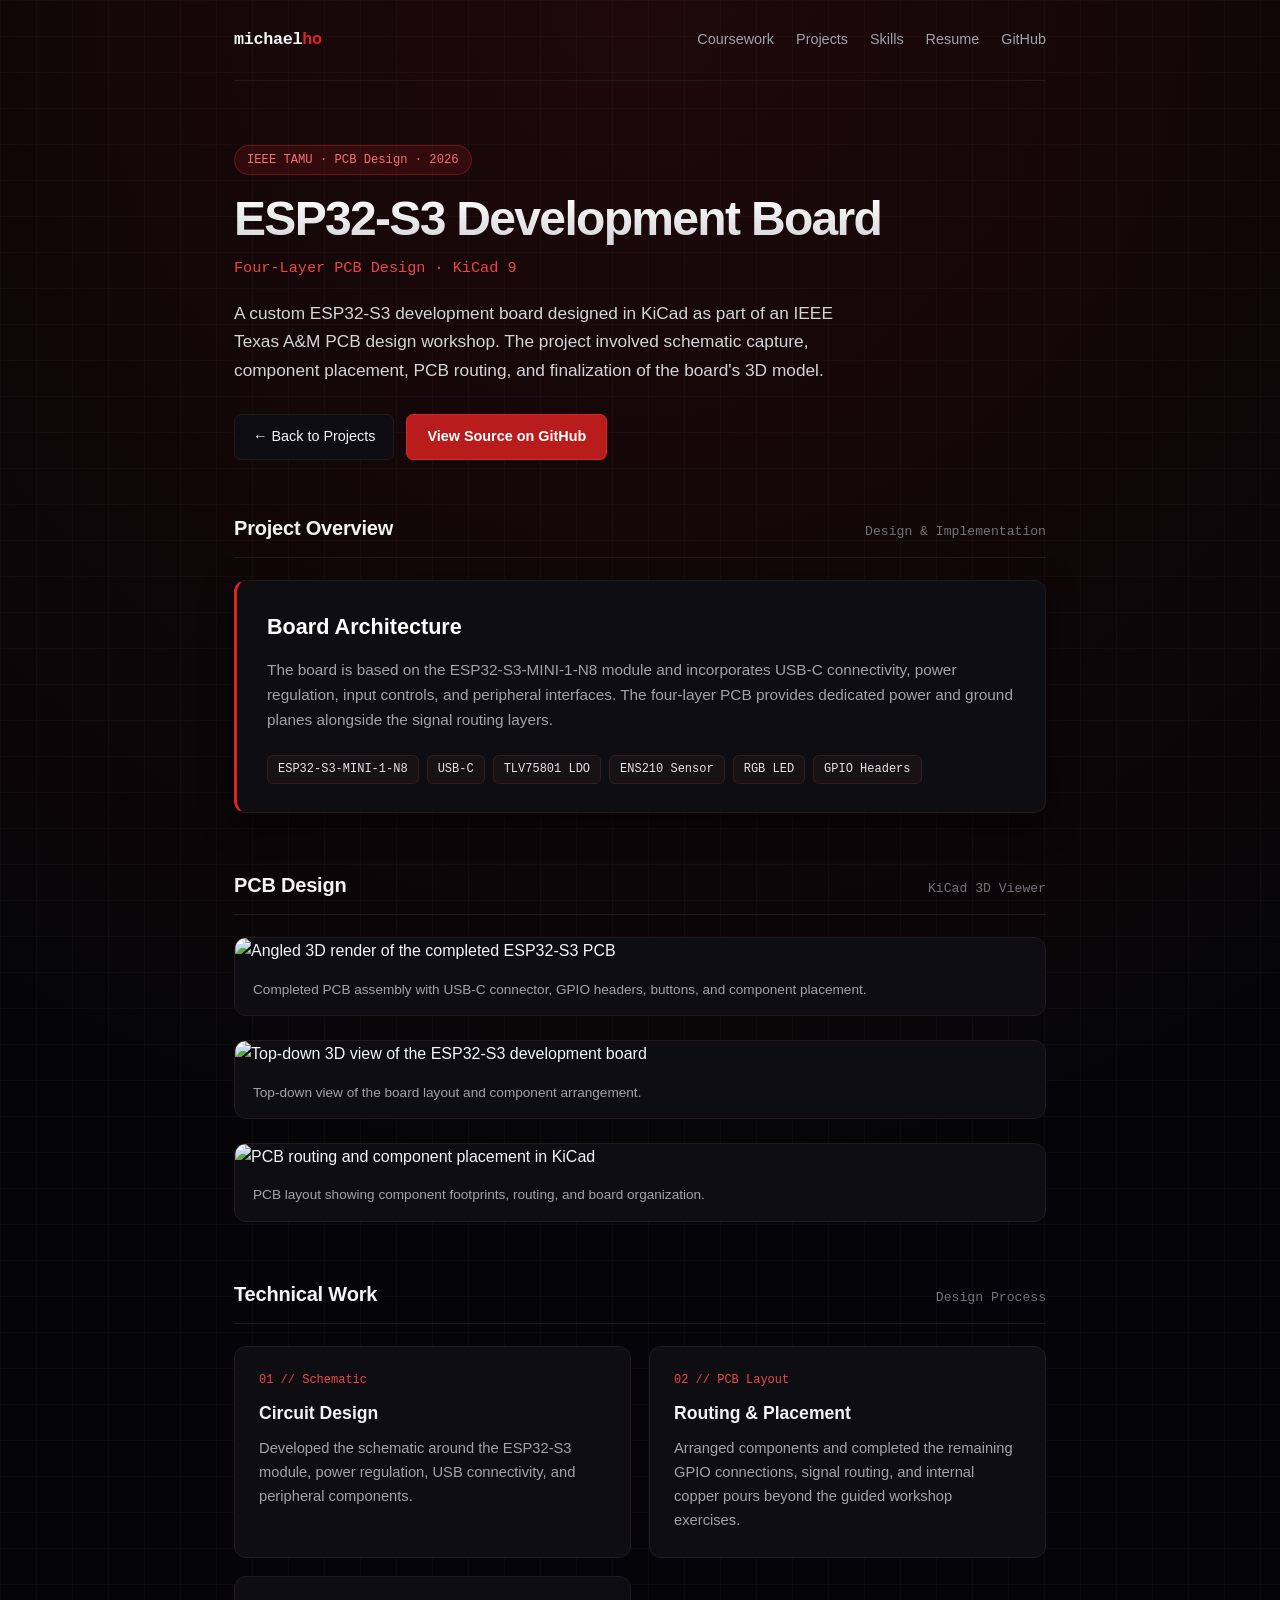
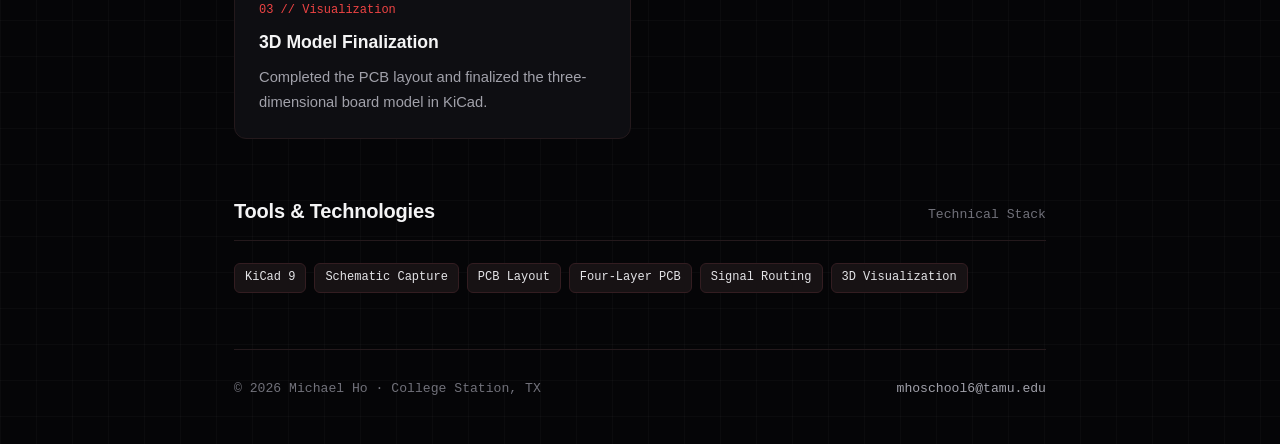
==== esp-32-s3-pcb.html @ de596b94 "Add HTML page for ESP32-S3 development board This HTML file provides a detailed overview of the ESP3" ====
<!DOCTYPE html>
<html lang="en">
<head>
  <link rel="icon" type="image/png" href="favicon.png" />
  <meta charset="UTF-8" />
  <meta name="viewport" content="width=device-width, initial-scale=1.0" />
  <title>ESP32-S3 Development Board — Michael Ho</title>
  <link rel="stylesheet" href="style.css" />
</head>

<body>

  <header class="navbar">
    <a href="index.html" class="logo">
      michael<span class="accent">ho</span>
    </a>

    <nav>
      <a href="index.html#coursework">Coursework</a>
      <a href="index.html#projects">Projects</a>
      <a href="index.html#skills">Skills</a>
      <a href="resume.pdf" target="_blank">Resume</a>
      <a href="https://github.com/michaelhtamu" target="_blank">GitHub</a>
    </nav>
  </header>

  <main class="container">

    <section class="hero">
      <span class="status-pill">IEEE TAMU · PCB Design · 2026</span>

      <h1>ESP32-S3 Development Board</h1>

      <p class="subtitle">Four-Layer PCB Design · KiCad 9</p>

      <p class="bio">
        A custom ESP32-S3 development board designed in KiCad as part of
        an IEEE Texas A&M PCB design workshop. The project involved
        schematic capture, component placement, PCB routing, and
        finalization of the board's 3D model.
      </p>

      <div class="hero-actions">
        <a href="index.html#projects" class="btn-secondary">
          ← Back to Projects
        </a>

        <a
          href="https://github.com/michaelhtamu/esp32-s3-devboard-pcb"
          target="_blank"
          class="btn-primary"
        >
          View Source on GitHub
        </a>
      </div>
    </section>

    <section class="section">
      <div class="section-header">
        <h2>Project Overview</h2>
        <span class="section-sub">Design & Implementation</span>
      </div>

      <article class="spotlight">
        <h3>Board Architecture</h3>

        <p>
          The board is based on the ESP32-S3-MINI-1-N8 module and
          incorporates USB-C connectivity, power regulation, input
          controls, and peripheral interfaces. The four-layer PCB
          provides dedicated power and ground planes alongside
          the signal routing layers.
        </p>

        <div class="tags">
          <span>ESP32-S3-MINI-1-N8</span>
          <span>USB-C</span>
          <span>TLV75801 LDO</span>
          <span>ENS210 Sensor</span>
          <span>RGB LED</span>
          <span>GPIO Headers</span>
        </div>
      </article>
    </section>

    <section class="section">
      <div class="section-header">
        <h2>PCB Design</h2>
        <span class="section-sub">KiCad 3D Viewer</span>
      </div>

      <div class="project-gallery">

        <figure>
          <img
            src="images/esp32-s3-board.webp"
            alt="Angled 3D render of the completed ESP32-S3 PCB"
          />
          <figcaption>
            Completed PCB assembly with USB-C connector, GPIO headers,
            buttons, and component placement.
          </figcaption>
        </figure>

        <figure>
          <img
            src="images/esp32-s3-board-top.webp"
            alt="Top-down 3D view of the ESP32-S3 development board"
          />
          <figcaption>
            Top-down view of the board layout and component arrangement.
          </figcaption>
        </figure>

        <figure>
          <img
            src="images/esp32-s3-board-layout.webp"
            alt="PCB routing and component placement in KiCad"
          />
          <figcaption>
            PCB layout showing component footprints, routing, and
            board organization.
          </figcaption>
        </figure>

      </div>
    </section>

    <section class="section">
      <div class="section-header">
        <h2>Technical Work</h2>
        <span class="section-sub">Design Process</span>
      </div>

      <div class="grid">

        <article class="card">
          <span class="card-kicker">01 // Schematic</span>
          <h3>Circuit Design</h3>
          <p>
            Developed the schematic around the ESP32-S3 module,
            power regulation, USB connectivity, and peripheral
            components.
          </p>
        </article>

        <article class="card">
          <span class="card-kicker">02 // PCB Layout</span>
          <h3>Routing & Placement</h3>
          <p>
            Arranged components and completed the remaining GPIO
            connections, signal routing, and internal copper pours
            beyond the guided workshop exercises.
          </p>
        </article>

        <article class="card">
          <span class="card-kicker">03 // Visualization</span>
          <h3>3D Model Finalization</h3>
          <p>
            Completed the PCB layout and finalized the three-dimensional
            board model in KiCad.
          </p>
        </article>

      </div>
    </section>

    <section class="section">
      <div class="section-header">
        <h2>Tools & Technologies</h2>
        <span class="section-sub">Technical Stack</span>
      </div>

      <div class="tags">
        <span>KiCad 9</span>
        <span>Schematic Capture</span>
        <span>PCB Layout</span>
        <span>Four-Layer PCB</span>
        <span>Signal Routing</span>
        <span>3D Visualization</span>
      </div>
    </section>

  </main>

  <footer>
    <span>© 2026 Michael Ho · College Station, TX</span>
    <a href="mailto:mhoschool6@tamu.edu">mhoschool6@tamu.edu</a>
  </footer>

</body>
</html>
---- style.css ----
:root {
  --bg: #050507;
  --surface: #0e0e12;
  --surface-elevated: #16161c;
  --border: #24191c;
  --text: #f4f4f5;
  --muted: #a1a1aa;
  --dim: #71717a;
  --accent: #dc2626;
  --accent-deep: #7f1d1d;
  --accent-glow: rgba(220, 38, 38, 0.14);
}

* {
  box-sizing: border-box;
  margin: 0;
  padding: 0;
}

html {
  scroll-behavior: smooth;
}

body {
  background-color: var(--bg);
  background-image:
    radial-gradient(circle at 50% 0%, rgba(185, 28, 28, 0.14), transparent 55%),
    linear-gradient(to right, rgba(255, 255, 255, 0.025) 1px, transparent 1px),
    linear-gradient(to bottom, rgba(255, 255, 255, 0.025) 1px, transparent 1px);
  background-size: 100% 100%, 36px 36px, 36px 36px;
  color: var(--text);
  font-family: -apple-system, BlinkMacSystemFont, "Inter", "Segoe UI", Roboto, sans-serif;
  line-height: 1.65;
  max-width: 860px;
  margin: 0 auto;
  padding: 0 24px;
}

/* Navbar */
.navbar {
  display: flex;
  justify-content: space-between;
  align-items: center;
  padding: 26px 0;
  border-bottom: 1px solid var(--border);
  flex-wrap: wrap;
  gap: 16px;
}

.logo {
  font-family: ui-monospace, SFMono-Regular, Menlo, Monaco, Consolas, monospace;
  font-weight: 700;
  font-size: 1.05rem;
  color: var(--text);
  text-decoration: none;
  letter-spacing: -0.02em;
}

.accent {
  color: var(--accent);
}

.navbar nav {
  display: flex;
  gap: 22px;
  flex-wrap: wrap;
}

.navbar nav a {
  color: var(--muted);
  text-decoration: none;
  font-size: 0.9rem;
  transition: color 0.15s ease;
}

.navbar nav a:hover {
  color: #f87171;
}

/* Hero */
.hero {
  padding: 64px 0 52px;
}

.status-pill {
  display: inline-block;
  font-family: ui-monospace, SFMono-Regular, Menlo, Monaco, Consolas, monospace;
  font-size: 0.76rem;
  color: #f87171;
  background: var(--accent-glow);
  border: 1px solid rgba(220, 38, 38, 0.35);
  padding: 4px 12px;
  border-radius: 999px;
  margin-bottom: 18px;
}

.hero h1 {
  font-size: 3rem;
  font-weight: 800;
  letter-spacing: -0.035em;
  line-height: 1.1;
  background: linear-gradient(180deg, #ffffff 0%, #d4d4d8 100%);
  -webkit-background-clip: text;
  -webkit-text-fill-color: transparent;
}

.subtitle {
  color: #ef4444;
  font-family: ui-monospace, SFMono-Regular, Menlo, Monaco, Consolas, monospace;
  font-size: 0.95rem;
  margin-top: 10px;
  margin-bottom: 18px;
}

.bio {
  color: #d4d4d8;
  font-size: 1.08rem;
  max-width: 620px;
  margin-bottom: 30px;
}

.hero-actions {
  display: flex;
  align-items: center;
  gap: 12px;
  flex-wrap: wrap;
}

.btn-primary {
  background: #b91c1c;
  color: #ffffff;
  border: 1px solid #dc2626;
  padding: 10px 20px;
  border-radius: 7px;
  font-weight: 600;
  font-size: 0.9rem;
  text-decoration: none;
  transition: transform 0.15s ease, box-shadow 0.15s ease, background 0.15s ease;
}

.btn-primary:hover {
  background: #dc2626;
  transform: translateY(-1px);
  box-shadow: 0 4px 20px rgba(220, 38, 38, 0.4);
}

.btn-secondary {
  background: var(--surface);
  color: var(--text);
  border: 1px solid var(--border);
  padding: 10px 18px;
  border-radius: 7px;
  font-weight: 500;
  font-size: 0.9rem;
  text-decoration: none;
  transition: border-color 0.15s ease, background 0.15s ease;
}

.btn-secondary:hover {
  border-color: var(--accent);
  background: var(--surface-elevated);
}

.btn-ghost {
  color: var(--muted);
  text-decoration: none;
  font-size: 0.9rem;
  padding: 10px 12px;
}

.btn-ghost:hover {
  color: #f87171;
}

/* Sections */
.section {
  margin-bottom: 56px;
}

.section-header {
  display: flex;
  justify-content: space-between;
  align-items: baseline;
  border-bottom: 1px solid var(--border);
  padding-bottom: 12px;
  margin-bottom: 22px;
  flex-wrap: wrap;
  gap: 8px;
}

.section-header h2 {
  font-size: 1.25rem;
  font-weight: 600;
  letter-spacing: -0.01em;
}

.section-sub {
  font-family: ui-monospace, SFMono-Regular, Menlo, Monaco, Consolas, monospace;
  font-size: 0.82rem;
  color: var(--dim);
}

/* Spotlight Card */
.spotlight {
  background: var(--surface);
  border: 1px solid var(--border);
  border-left: 3px solid var(--accent);
  border-radius: 12px;
  padding: 28px 30px;
  box-shadow: 0 10px 30px rgba(0, 0, 0, 0.5);
}

.spotlight-header {
  display: flex;
  justify-content: space-between;
  align-items: center;
  margin-bottom: 10px;
  flex-wrap: wrap;
  gap: 8px;
}

.badge {
  font-family: ui-monospace, SFMono-Regular, Menlo, Monaco, Consolas, monospace;
  font-size: 0.78rem;
  text-transform: uppercase;
  letter-spacing: 0.05em;
  color: #ef4444;
  font-weight: 600;
}

.spotlight h3 {
  font-size: 1.35rem;
  margin-bottom: 12px;
  color: #ffffff;
}

.spotlight > p {
  color: var(--muted);
  font-size: 0.96rem;
  margin-bottom: 22px;
}

/* Skill Tags */
.tags {
  display: flex;
  gap: 8px;
  flex-wrap: wrap;
}

.tags span {
  font-family: ui-monospace, SFMono-Regular, Menlo, Monaco, Consolas, monospace;
  font-size: 0.75rem;
  color: #e4e4e7;
  background: #171214;
  border: 1px solid #331d21;
  padding: 4px 10px;
  border-radius: 6px;
}

/* Grid Cards */
.grid {
  display: grid;
  grid-template-columns: repeat(auto-fit, minmax(340px, 1fr));
  gap: 18px;
}

.card {
  background: var(--surface);
  border: 1px solid var(--border);
  border-radius: 12px;
  padding: 24px;
  transition: border-color 0.2s ease, transform 0.2s ease;
}

.card:hover {
  border-color: var(--accent);
  transform: translateY(-2px);
}

.card-kicker {
  display: block;
  font-family: ui-monospace, SFMono-Regular, Menlo, Monaco, Consolas, monospace;
  font-size: 0.75rem;
  color: #ef4444;
  margin-bottom: 8px;
}

.card h3 {
  font-size: 1.1rem;
  margin-bottom: 8px;
}

.card p {
  color: var(--muted);
  font-size: 0.92rem;
}

/* Project Cards */
.project-grid {
  display: grid;
  grid-template-columns: repeat(auto-fit, minmax(280px, 1fr));
  gap: 18px;
}

.project-card {
  display: block;
  overflow: hidden;
  background: var(--surface);
  border: 1px solid var(--border);
  border-radius: 12px;
  text-decoration: none;
  color: var(--text);
  transition: border-color 0.2s ease, transform 0.2s ease;
}

.project-card:hover {
  border-color: var(--accent);
  transform: translateY(-3px);
}

.project-image {
  position: relative;
  overflow: hidden;
  background: #16161c;
  aspect-ratio: 16 / 10;
}

.project-image img {
  width: 100%;
  height: 100%;
  object-fit: cover;
  display: block;
  transition: transform 0.3s ease;
}

.project-card:hover .project-image img {
  transform: scale(1.04);
}

.project-overlay {
  position: absolute;
  inset: 0;
  display: flex;
  align-items: center;
  justify-content: center;
  background: rgba(5, 5, 7, 0.65);
  color: #ffffff;
  font-family: ui-monospace, SFMono-Regular, Menlo, monospace;
  font-size: 0.9rem;
  opacity: 0;
  transition: opacity 0.2s ease;
}

.project-card:hover .project-overlay {
  opacity: 1;
}

.project-info {
  padding: 22px;
}

.project-meta {
  display: flex;
  justify-content: space-between;
  align-items: center;
  flex-wrap: wrap;
  gap: 8px;
  margin-bottom: 10px;
}

.project-info h3 {
  font-size: 1.2rem;
  margin-bottom: 10px;
}

.project-info p {
  color: var(--muted);
  font-size: 0.92rem;
  margin-bottom: 18px;
  line-height: 1.65;
}

/* Project Gallery */
.project-gallery {
  display: grid;
  grid-template-columns: 1fr;
  gap: 24px;
}

.project-gallery figure {
  background: var(--surface);
  border: 1px solid var(--border);
  border-radius: 12px;
  overflow: hidden;
}

.project-gallery img {
  display: block;
  width: 100%;
  height: auto;
}

.project-gallery figcaption {
  color: var(--muted);
  font-size: 0.85rem;
  padding: 14px 18px;
}

/* Mono Metadata */
.mono-meta {
  font-family: ui-monospace, SFMono-Regular, Menlo, Monaco, Consolas, monospace;
  font-size: 0.8rem;
  color: var(--dim);
}

/* Footer */
footer {
  border-top: 1px solid var(--border);
  padding: 28px 0 44px;
  margin-top: 40px;
  display: flex;
  justify-content: space-between;
  font-family: ui-monospace, SFMono-Regular, Menlo, Monaco, Consolas, monospace;
  font-size: 0.82rem;
  color: var(--dim);
  flex-wrap: wrap;
  gap: 12px;
}

footer a {
  color: var(--muted);
  text-decoration: none;
}

footer a:hover {
  color: #f87171;
}

/* Responsive Layout */
@media (max-width: 600px) {
  .grid {
    grid-template-columns: 1fr;
  }

  .project-grid {
    grid-template-columns: 1fr;
  }

  .hero h1 {
    font-size: 2.3rem;
  }

  .spotlight {
    padding: 22px 20px;
  }
}
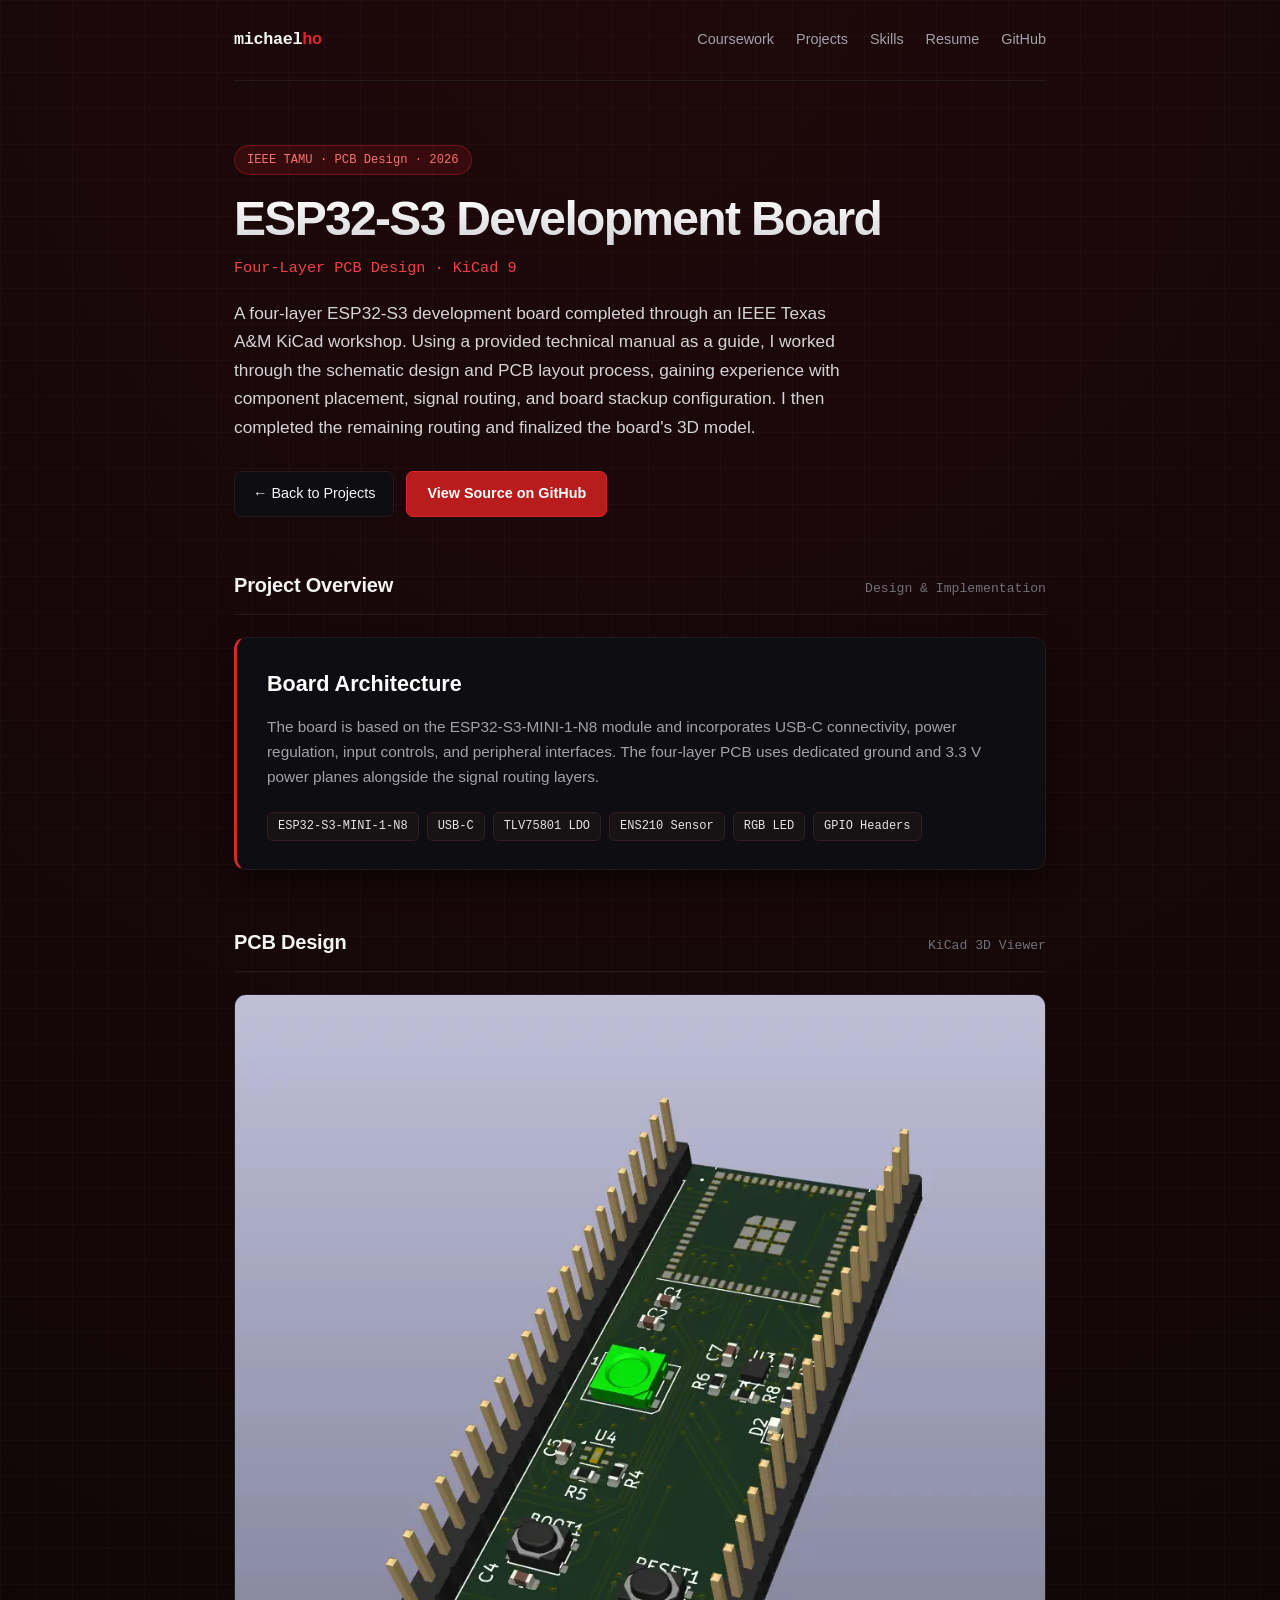
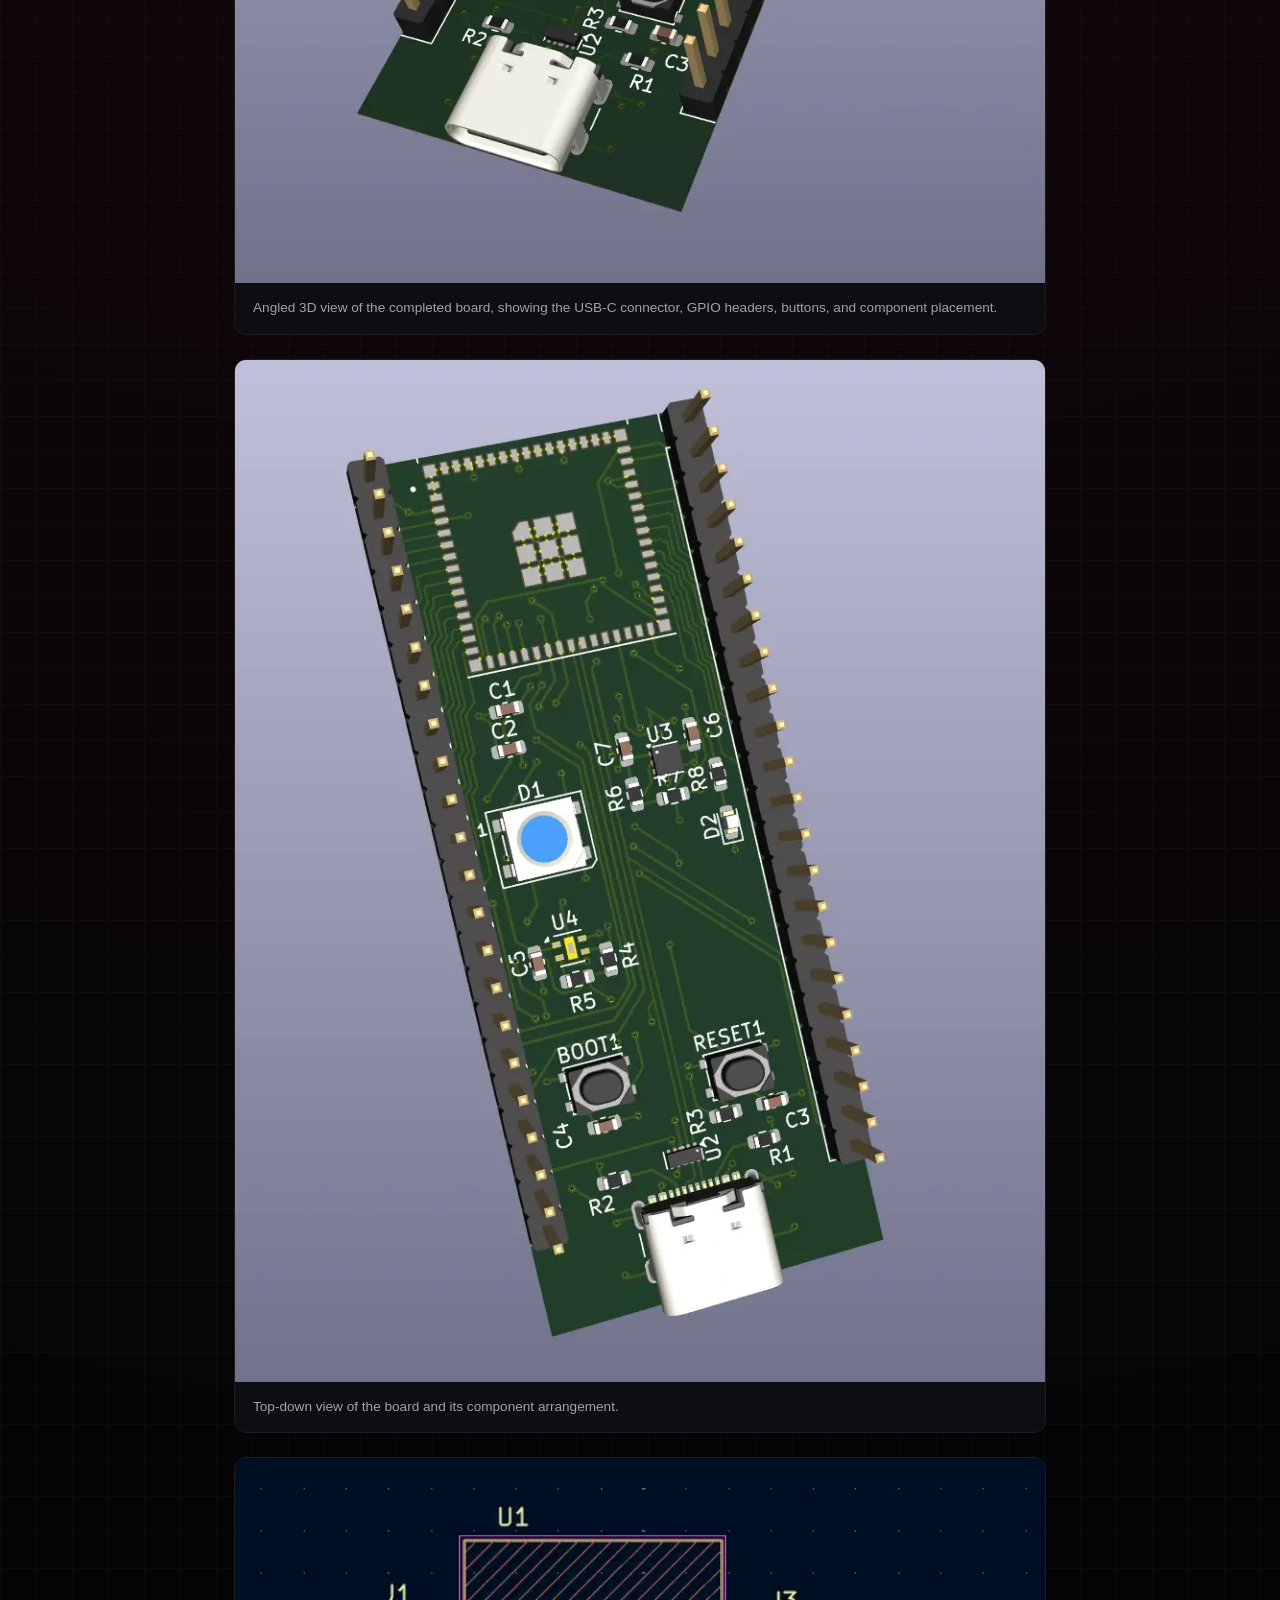
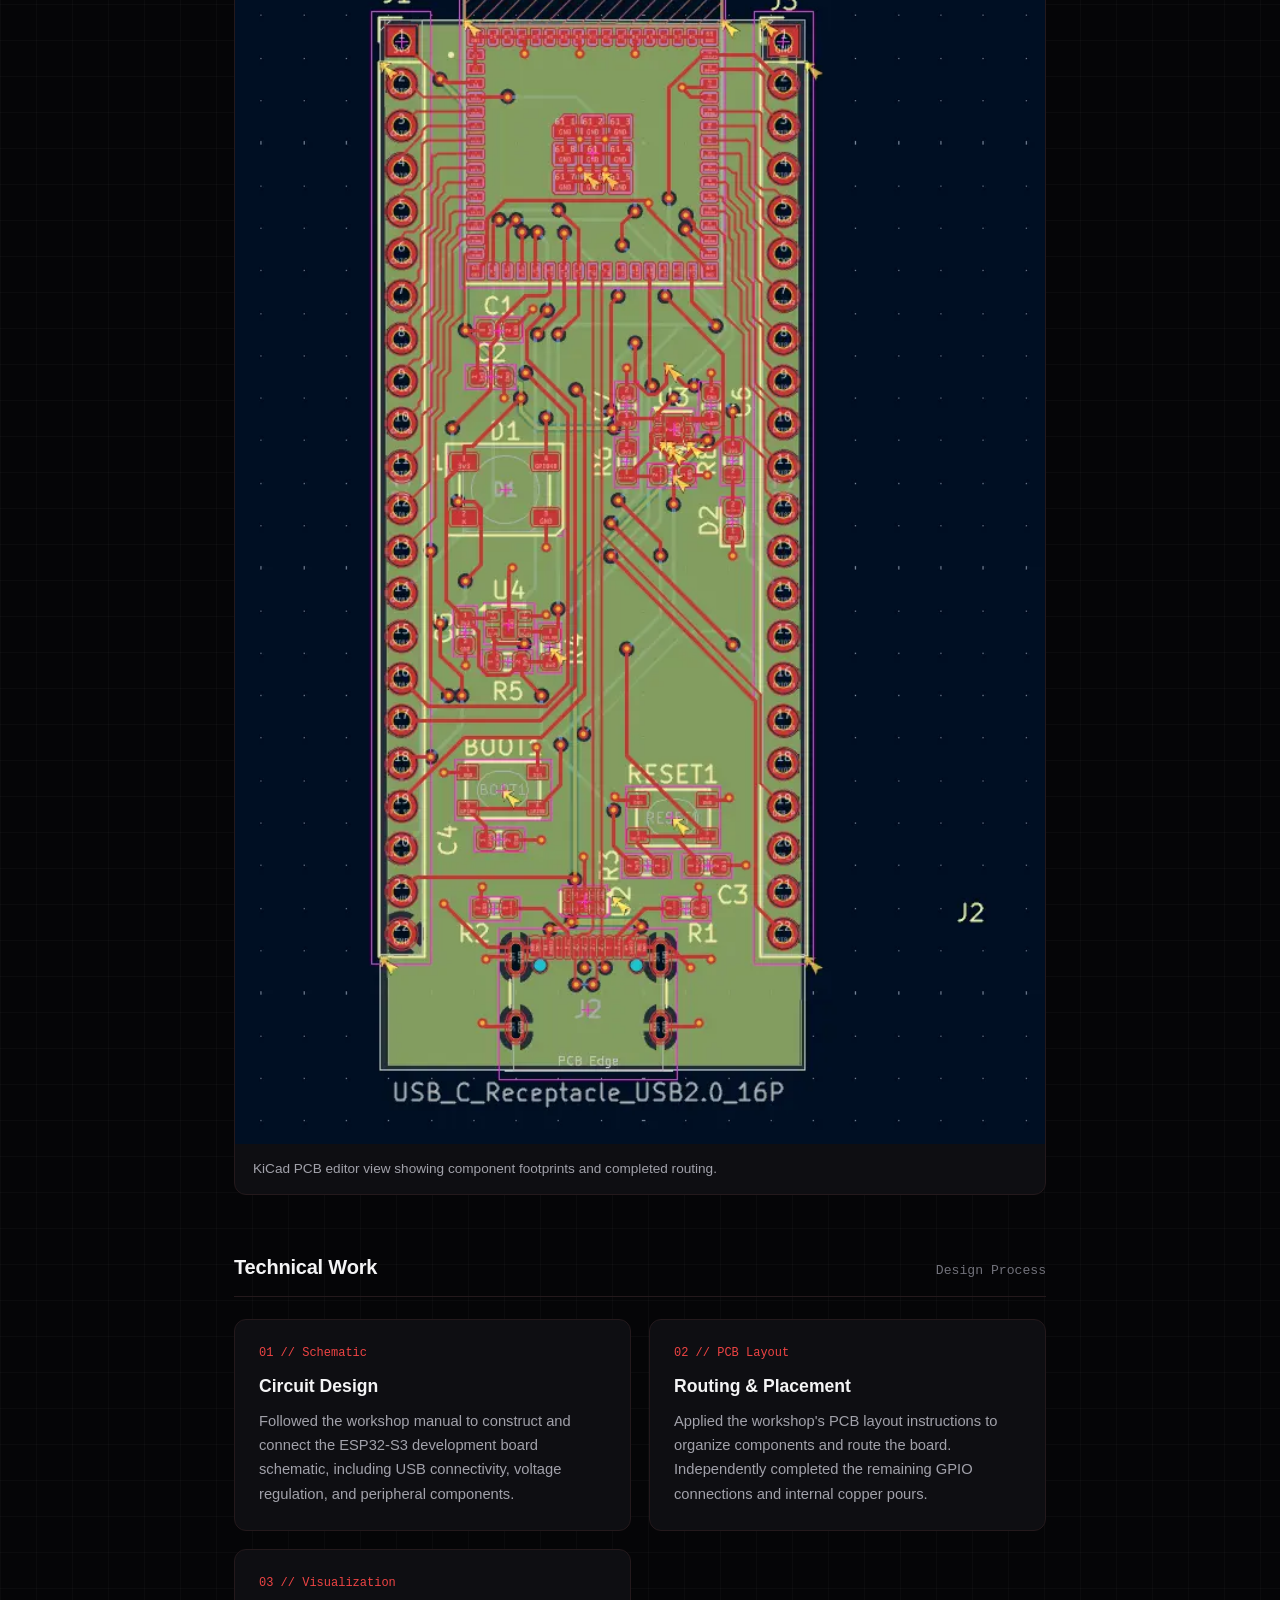
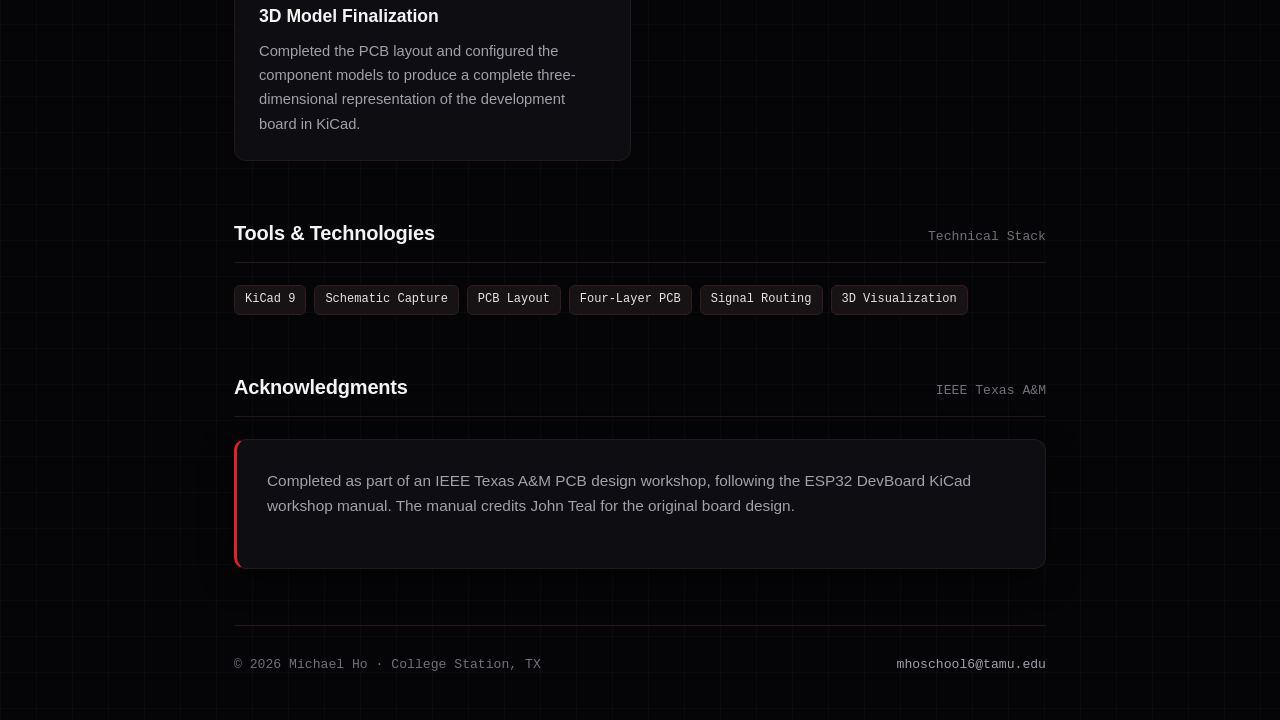
==== commit a976221e: "Revise project details and add acknowledgments Updated project introduction and technical work secti" ====
--- a/esp-32-s3-pcb.html
+++ b/esp-32-s3-pcb.html
@@ -27,6 +27,7 @@
 
   <main class="container">
 
+    <!-- Project Introduction -->
     <section class="hero">
       <span class="status-pill">IEEE TAMU · PCB Design · 2026</span>
 
@@ -35,10 +36,12 @@
       <p class="subtitle">Four-Layer PCB Design · KiCad 9</p>
 
       <p class="bio">
-        A custom ESP32-S3 development board designed in KiCad as part of
-        an IEEE Texas A&M PCB design workshop. The project involved
-        schematic capture, component placement, PCB routing, and
-        finalization of the board's 3D model.
+        A four-layer ESP32-S3 development board completed through an
+        IEEE Texas A&M KiCad workshop. Using a provided technical manual
+        as a guide, I worked through the schematic design and PCB layout
+        process, gaining experience with component placement, signal
+        routing, and board stackup configuration. I then completed the
+        remaining routing and finalized the board's 3D model.
       </p>
 
       <div class="hero-actions">
@@ -56,6 +59,7 @@
       </div>
     </section>
 
+    <!-- Project Overview -->
     <section class="section">
       <div class="section-header">
         <h2>Project Overview</h2>
@@ -69,7 +73,7 @@
           The board is based on the ESP32-S3-MINI-1-N8 module and
           incorporates USB-C connectivity, power regulation, input
           controls, and peripheral interfaces. The four-layer PCB
-          provides dedicated power and ground planes alongside
+          uses dedicated ground and 3.3 V power planes alongside
           the signal routing layers.
         </p>
 
@@ -84,6 +88,7 @@
       </article>
     </section>
 
+    <!-- PCB Gallery -->
     <section class="section">
       <div class="section-header">
         <h2>PCB Design</h2>
@@ -98,8 +103,8 @@
             alt="Angled 3D render of the completed ESP32-S3 PCB"
           />
           <figcaption>
-            Completed PCB assembly with USB-C connector, GPIO headers,
-            buttons, and component placement.
+            Angled 3D view of the completed board, showing the USB-C
+            connector, GPIO headers, buttons, and component placement.
           </figcaption>
         </figure>
 
@@ -109,7 +114,7 @@
             alt="Top-down 3D view of the ESP32-S3 development board"
           />
           <figcaption>
-            Top-down view of the board layout and component arrangement.
+            Top-down view of the board and its component arrangement.
           </figcaption>
         </figure>
 
@@ -119,14 +124,15 @@
             alt="PCB routing and component placement in KiCad"
           />
           <figcaption>
-            PCB layout showing component footprints, routing, and
-            board organization.
+            KiCad PCB editor view showing component footprints and
+            completed routing.
           </figcaption>
         </figure>
 
       </div>
     </section>
 
+    <!-- Technical Work -->
     <section class="section">
       <div class="section-header">
         <h2>Technical Work</h2>
@@ -139,9 +145,9 @@
           <span class="card-kicker">01 // Schematic</span>
           <h3>Circuit Design</h3>
           <p>
-            Developed the schematic around the ESP32-S3 module,
-            power regulation, USB connectivity, and peripheral
-            components.
+            Followed the workshop manual to construct and connect the
+            ESP32-S3 development board schematic, including USB
+            connectivity, voltage regulation, and peripheral components.
           </p>
         </article>
 
@@ -149,9 +155,9 @@
           <span class="card-kicker">02 // PCB Layout</span>
           <h3>Routing & Placement</h3>
           <p>
-            Arranged components and completed the remaining GPIO
-            connections, signal routing, and internal copper pours
-            beyond the guided workshop exercises.
+            Applied the workshop's PCB layout instructions to organize
+            components and route the board. Independently completed
+            the remaining GPIO connections and internal copper pours.
           </p>
         </article>
 
@@ -159,14 +165,16 @@
           <span class="card-kicker">03 // Visualization</span>
           <h3>3D Model Finalization</h3>
           <p>
-            Completed the PCB layout and finalized the three-dimensional
-            board model in KiCad.
+            Completed the PCB layout and configured the component
+            models to produce a complete three-dimensional
+            representation of the development board in KiCad.
           </p>
         </article>
 
       </div>
     </section>
 
+    <!-- Tools -->
     <section class="section">
       <div class="section-header">
         <h2>Tools & Technologies</h2>
@@ -183,6 +191,22 @@
       </div>
     </section>
 
+    <!-- Acknowledgment -->
+    <section class="section">
+      <div class="section-header">
+        <h2>Acknowledgments</h2>
+        <span class="section-sub">IEEE Texas A&M</span>
+      </div>
+
+      <article class="spotlight">
+        <p>
+          Completed as part of an IEEE Texas A&M PCB design workshop,
+          following the ESP32 DevBoard KiCad workshop manual.
+          The manual credits John Teal for the original board design.
+        </p>
+      </article>
+    </section>
+
   </main>
 
   <footer>
